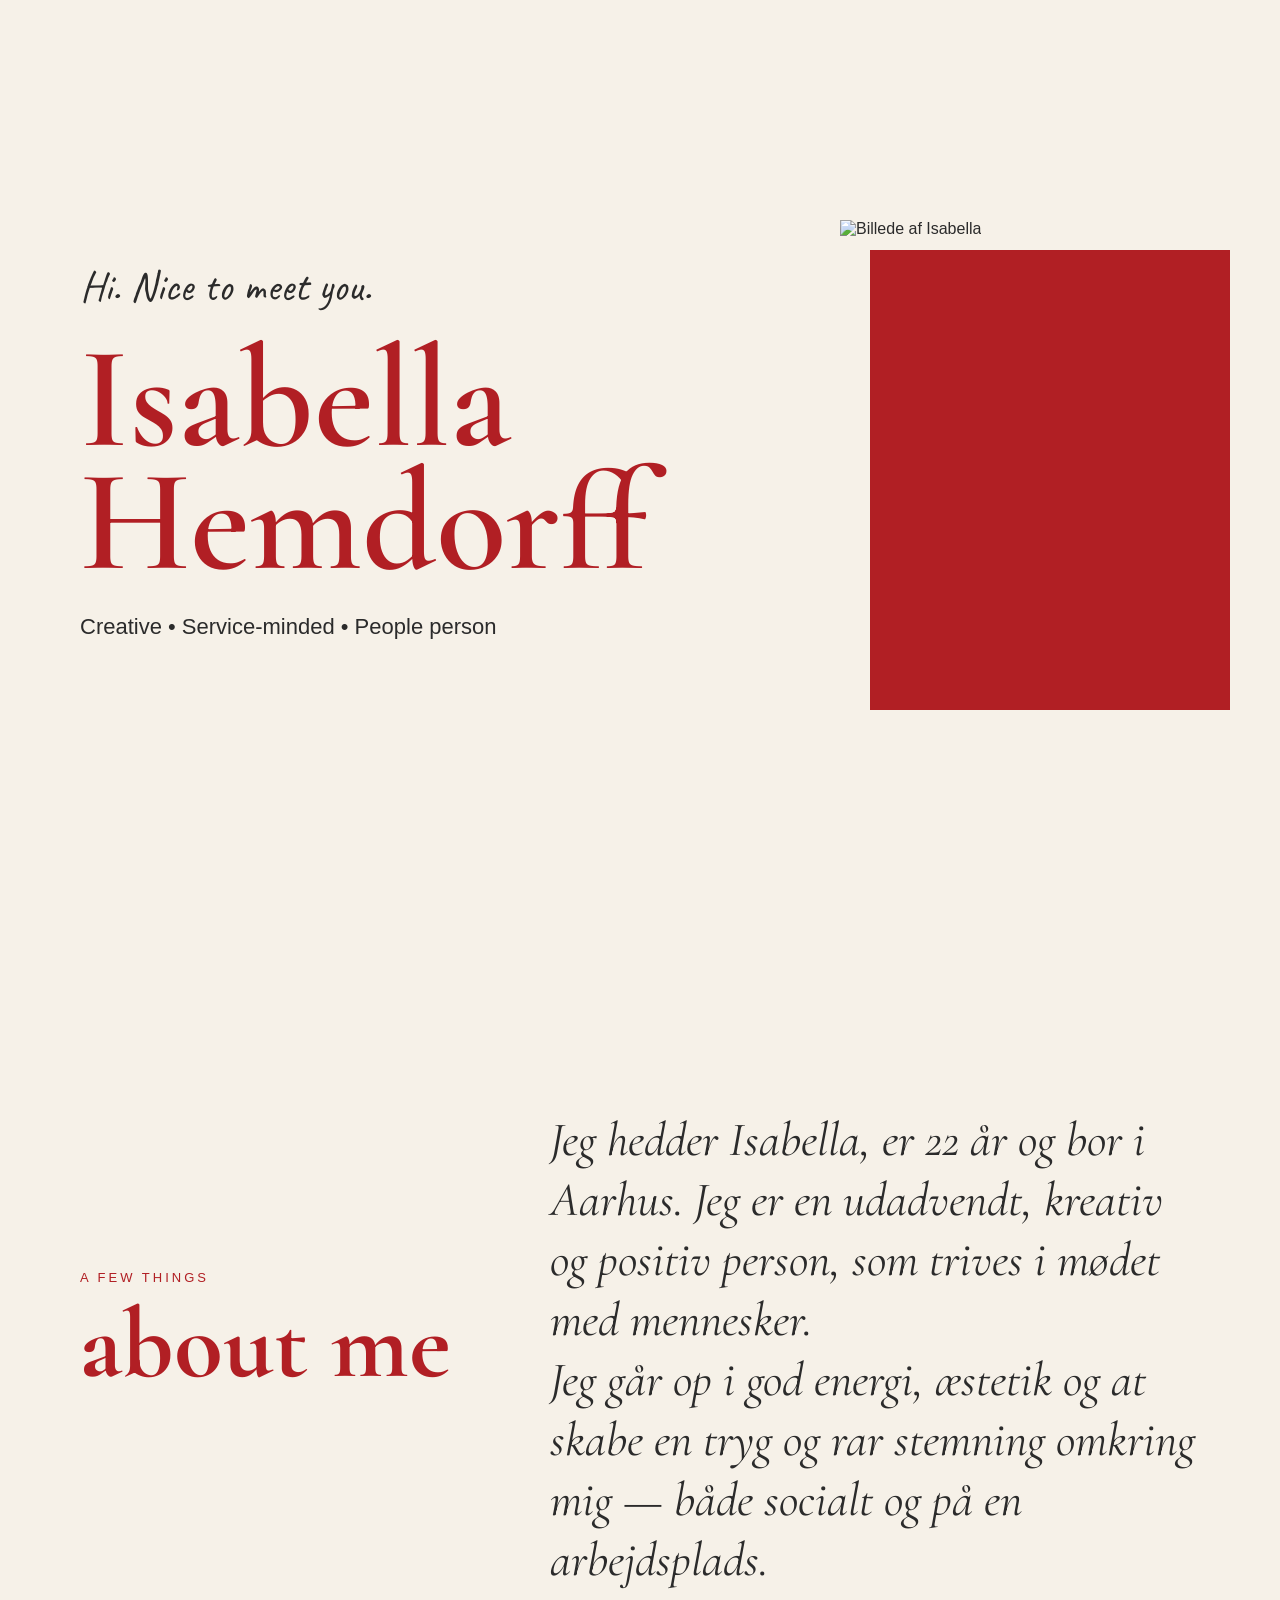
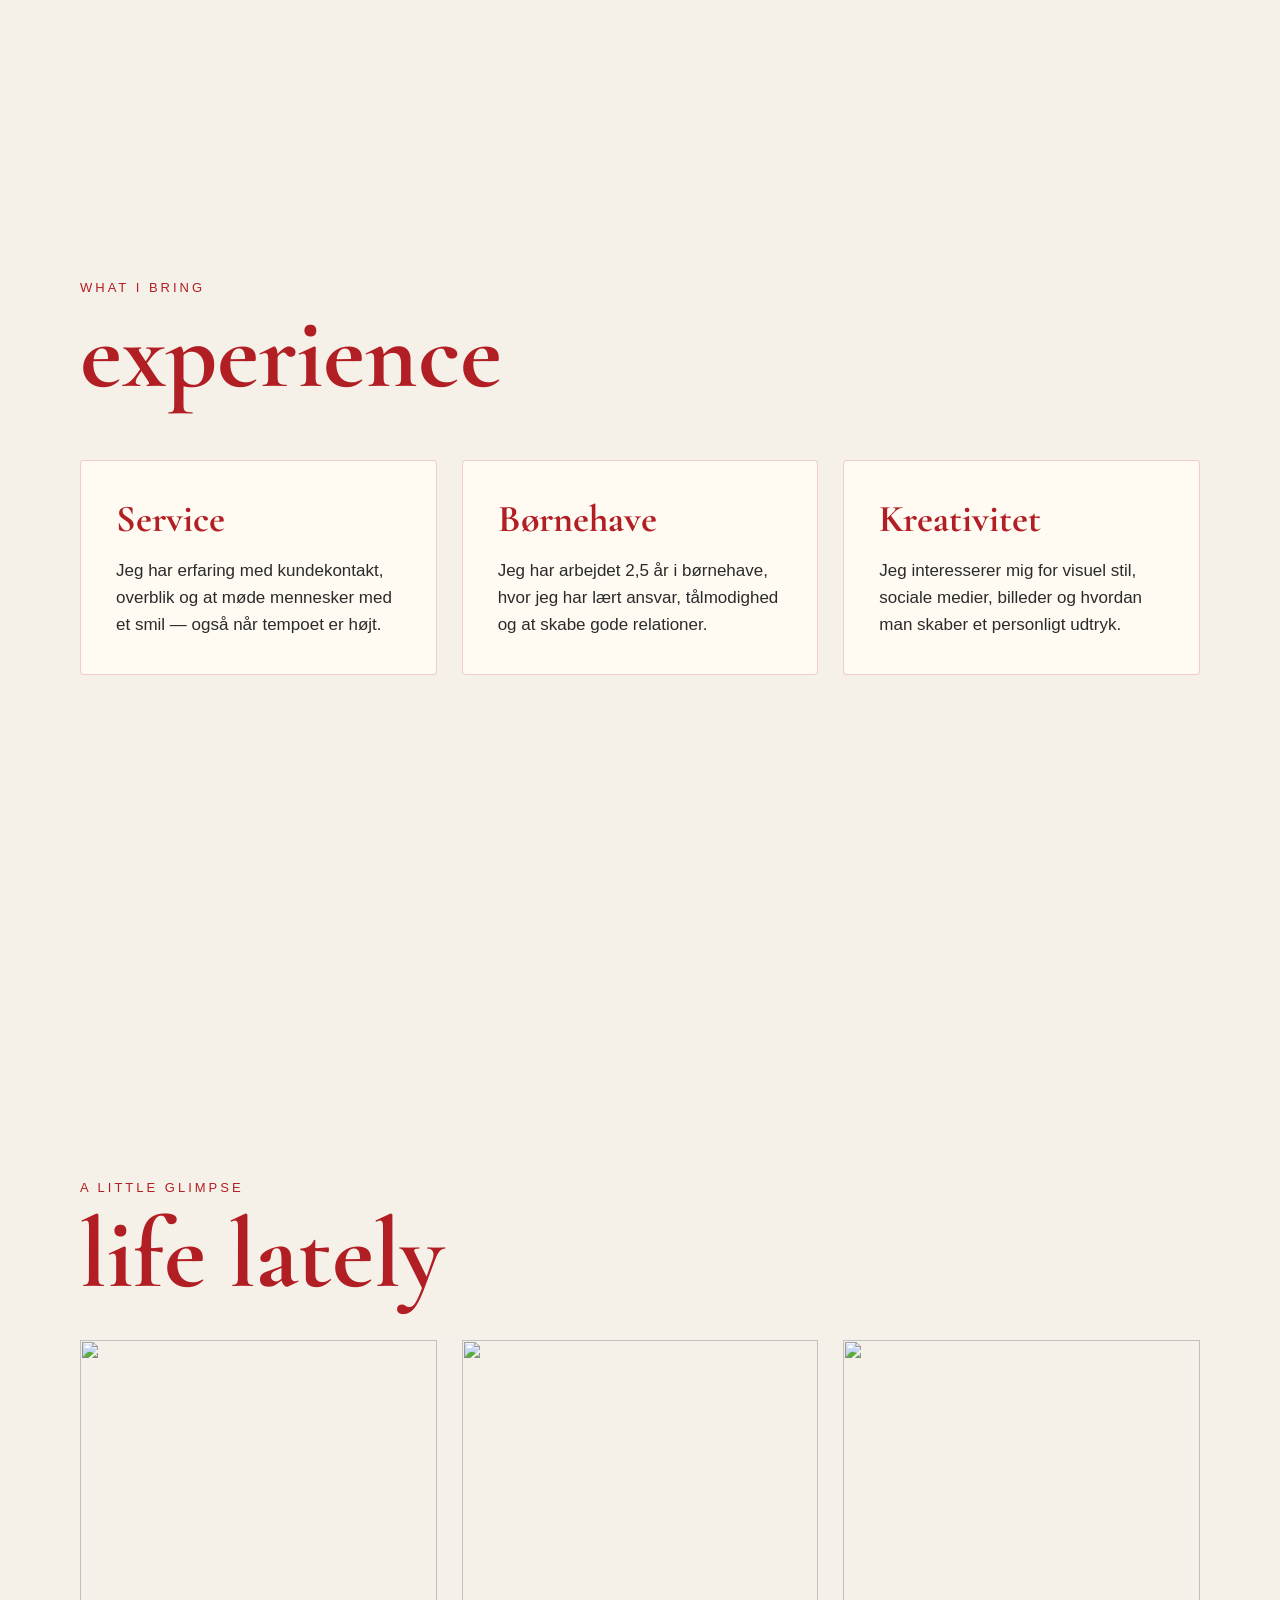
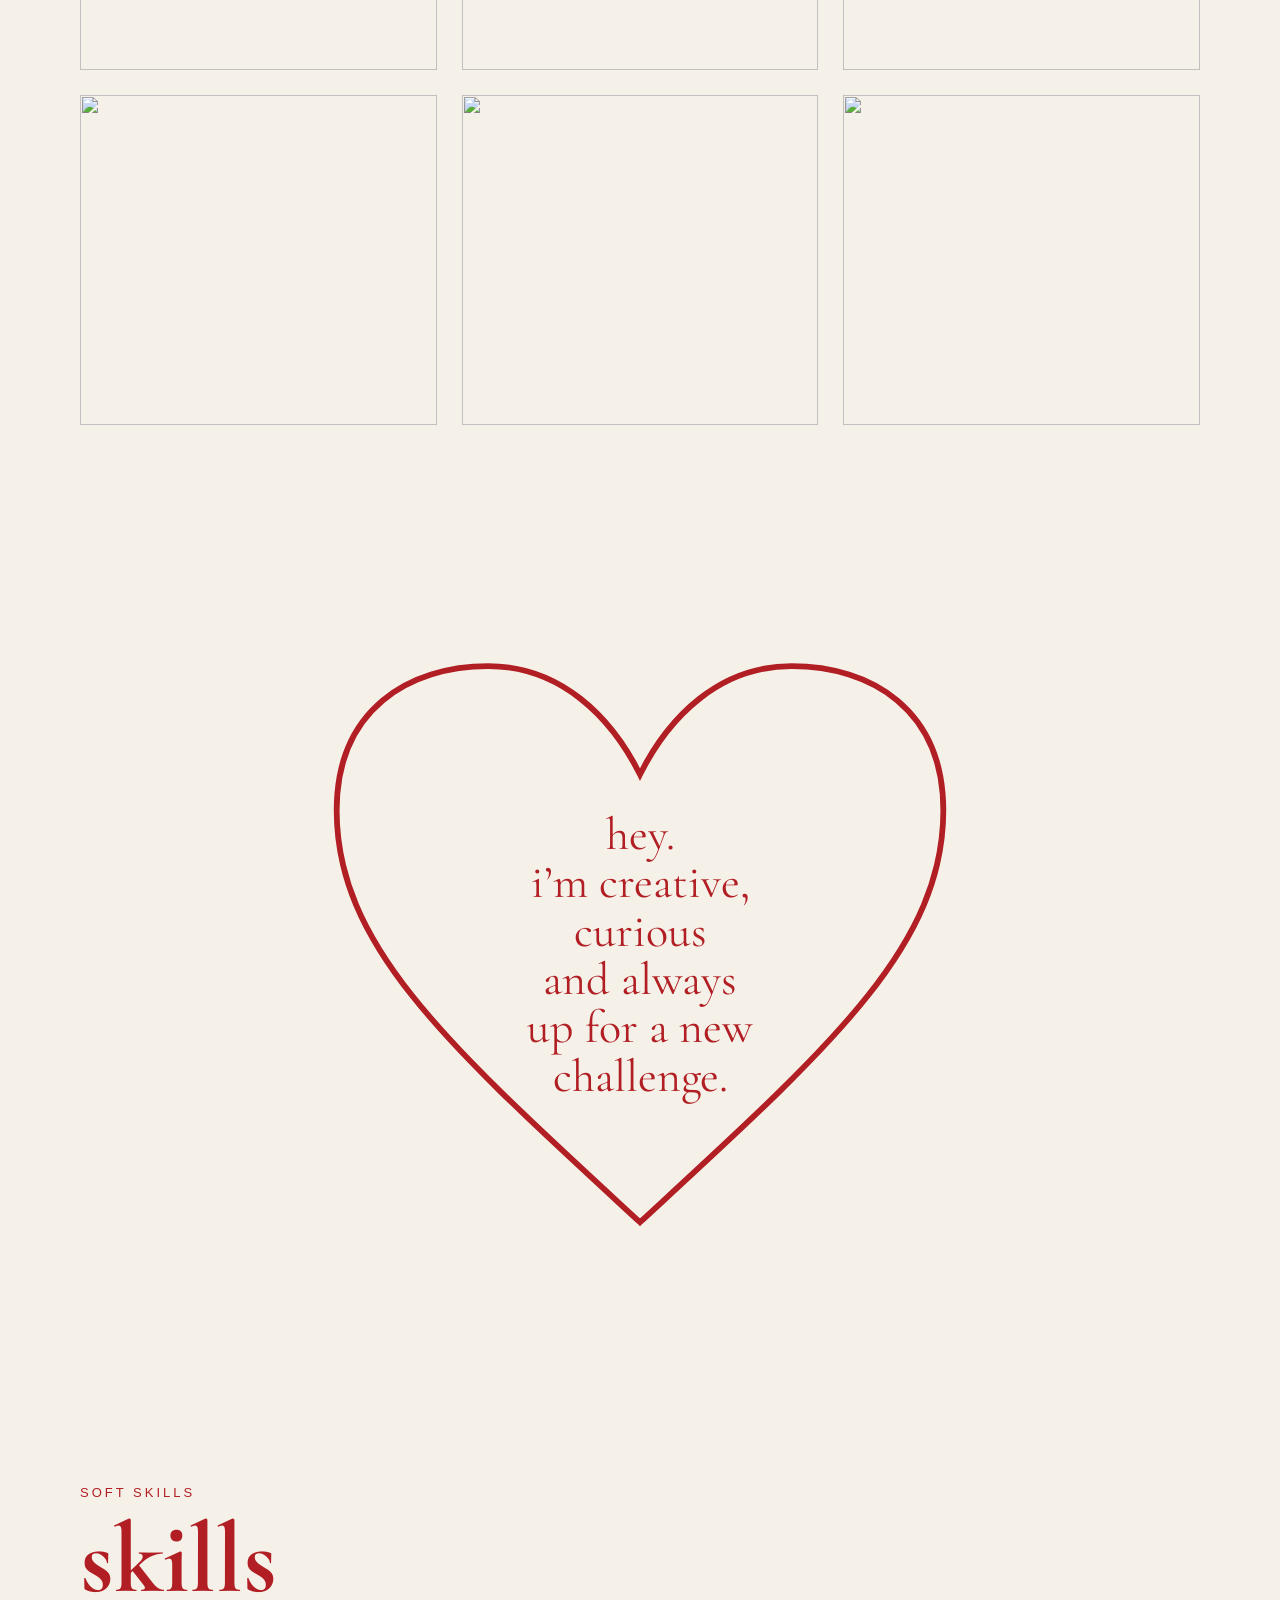
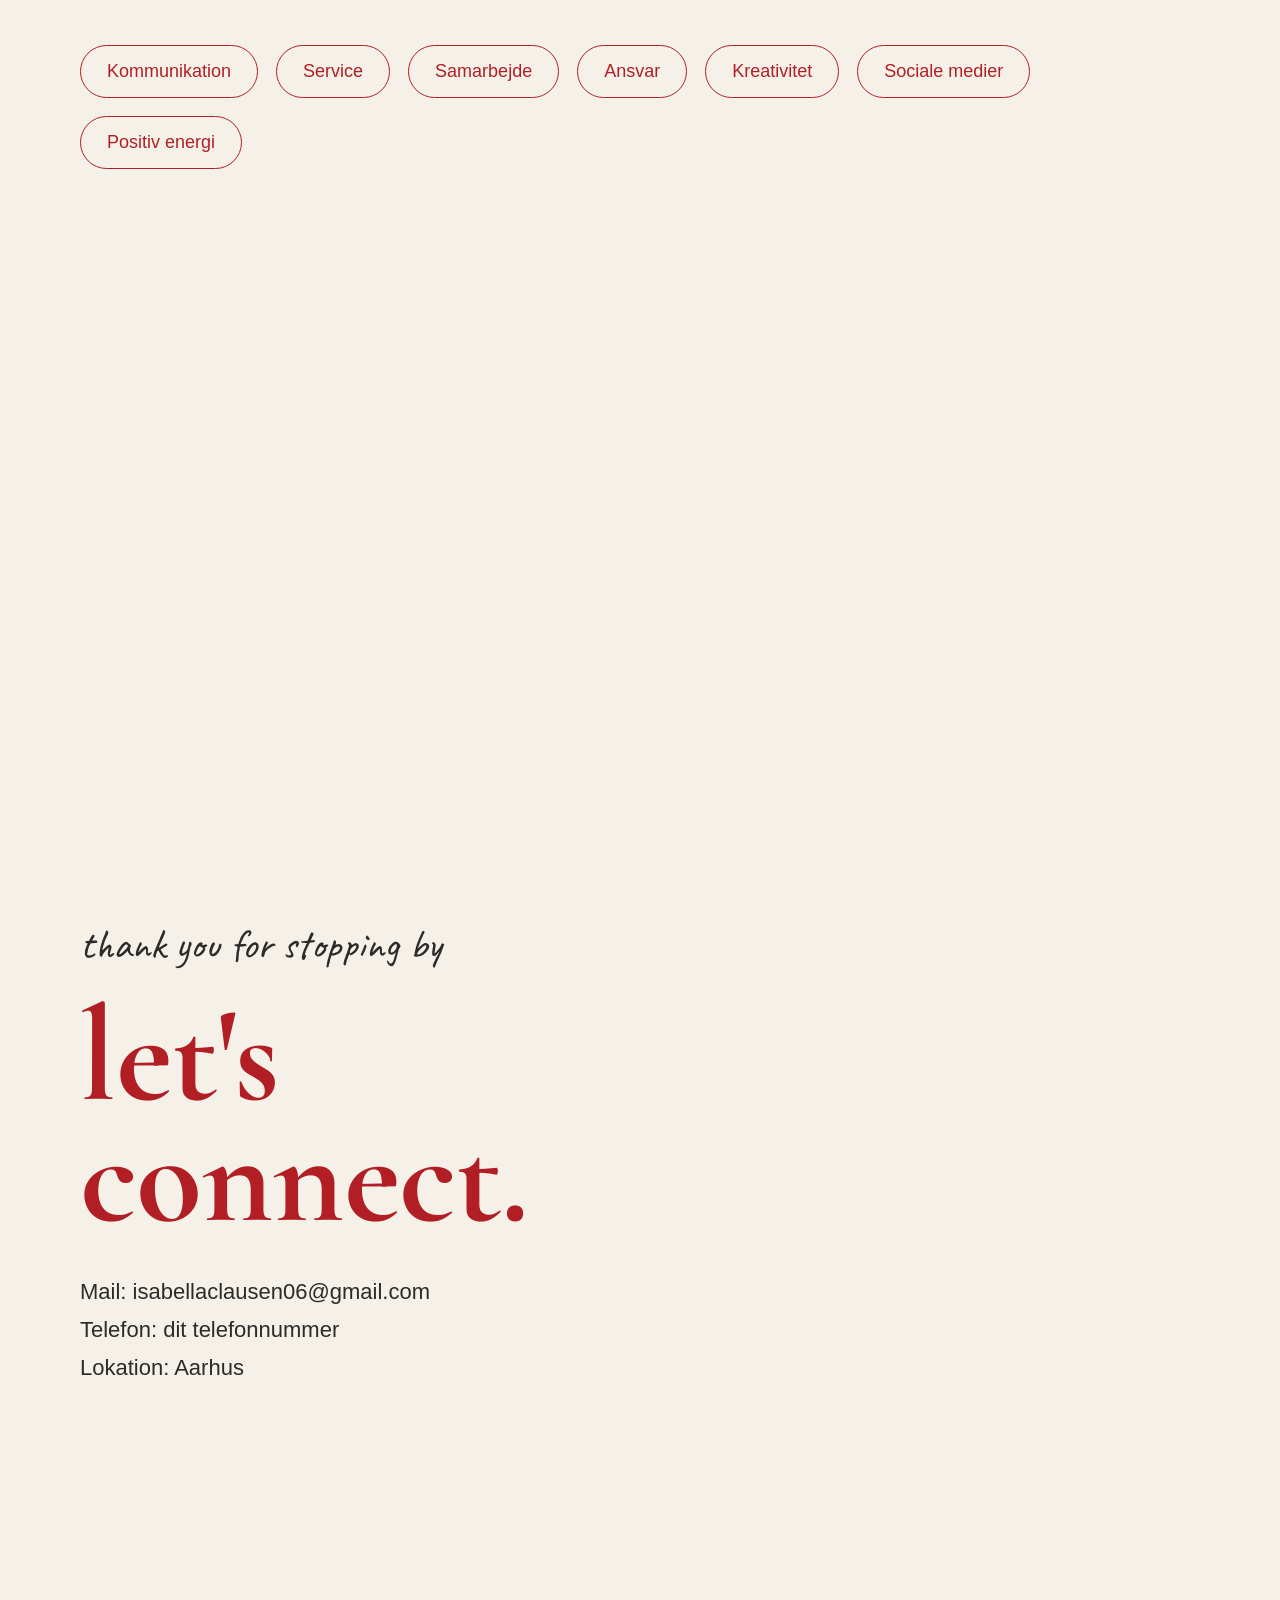
==== index.html @ ef53c030 "start" ====
<!DOCTYPE html>
<html lang="da">
<head>
  <meta charset="UTF-8">
  <meta name="viewport" content="width=device-width, initial-scale=1.0">
  <title>Isabella Hemdorff</title>

  <link rel="stylesheet" href="css/style.css">

  <link rel="preconnect" href="https://fonts.googleapis.com">
  <link rel="preconnect" href="https://fonts.gstatic.com" crossorigin>
  <link href="https://fonts.googleapis.com/css2?family=Caveat:wght@400;600&family=Cormorant+Garamond:wght@400;500;600&display=swap" rel="stylesheet">
</head>

<body>

  <section class="hero">

    <div class="hero-text">
      <p class="intro">Hi. Nice to meet you.</p>

      <h1>
        Isabella
        <br>
        Hemdorff
      </h1>

      <p class="subtitle">
        Creative • Service-minded • People person
      </p>
    </div>

    <div class="hero-image-wrapper">
      <div class="red-box"></div>
      <img src="img/isabella-forside.jpeg" alt="Billede af Isabella">
    </div>

  </section>

  <section class="about">
    <div class="section-title">
      <p class="small-text">a few things</p>
      <h2>about me</h2>
    </div>

    <div class="about-content">
      <p>
        Jeg hedder Isabella, er 22 år og bor i Aarhus.
        Jeg er en udadvendt, kreativ og positiv person,
        som trives i mødet med mennesker.
      </p>

      <p>
        Jeg går op i god energi, æstetik og at skabe en tryg og rar stemning
        omkring mig — både socialt og på en arbejdsplads.
      </p>
    </div>
  </section>

  <section class="experience">
    <p class="small-text">what I bring</p>
    <h2>experience</h2>

    <div class="cards">
      <article>
        <h3>Service</h3>
        <p>
          Jeg har erfaring med kundekontakt, overblik og at møde mennesker
          med et smil — også når tempoet er højt.
        </p>
      </article>

      <article>
        <h3>Børnehave</h3>
        <p>
          Jeg har arbejdet 2,5 år i børnehave, hvor jeg har lært ansvar,
          tålmodighed og at skabe gode relationer.
        </p>
      </article>

      <article>
        <h3>Kreativitet</h3>
        <p>
          Jeg interesserer mig for visuel stil, sociale medier, billeder
          og hvordan man skaber et personligt udtryk.
        </p>
      </article>
    </div>
  </section>

  <section class="gallery">
    <p class="small-text">a little glimpse</p>
    <h2>life lately</h2>

    <div class="image-grid">
      <img src="img/img1.jpg" alt="">
      <img src="img/img2.jpg" alt="">
      <img src="img/img3.jpg" alt="">
      <img src="img/img4.jpg" alt="">
      <img src="img/img5.jpg" alt="">
      <img src="img/img6.jpg" alt="">
    </div>
  </section>

  <section class="heart-section">
  <div class="heart-box">
    <svg viewBox="0 0 500 450" class="heart-svg">
      <path d="M250 410 
               C120 290 40 220 40 125
               C40 55 90 25 145 25
               C195 25 230 60 250 100
               C270 60 305 25 355 25
               C410 25 460 55 460 125
               C460 220 380 290 250 410Z" />
    </svg>

    <p>
      hey.<br>
      i’m creative,<br>
      curious<br>
      and always<br>
      up for a new<br>
      challenge.
    </p>
  </div>
</section>

  <section class="skills">
    <p class="small-text">soft skills</p>
    <h2>skills</h2>

    <div class="skill-wrapper">
      <span>Kommunikation</span>
      <span>Service</span>
      <span>Samarbejde</span>
      <span>Ansvar</span>
      <span>Kreativitet</span>
      <span>Sociale medier</span>
      <span>Positiv energi</span>
    </div>
  </section>

  <section class="contact">
    <p class="intro">thank you for stopping by</p>

    <h2>
      let's
      <br>
      connect.
    </h2>

    <div class="contact-info">
      <p>Mail: isabellaclausen06@gmail.com</p>
      <p>Telefon: dit telefonnummer</p>
      <p>Lokation: Aarhus</p>
    </div>
  </section>

</body>
</html>
---- css/style.css ----
* {
  margin: 0;
  padding: 0;
  box-sizing: border-box;
}

body {
  background: #f6f1e8;
  color: #2b2b2b;
  font-family: Arial, sans-serif;
}

section {
  min-height: 100vh;
  padding: 80px;
}

.hero {
  display: flex;
  align-items: center;
  justify-content: space-between;
  gap: 80px;
}

.intro {
  font-family: "Caveat", cursive;
  font-size: 42px;
  margin-bottom: 25px;
}

.hero h1 {
  font-family: "Cormorant Garamond", serif;
  font-size: 145px;
  line-height: 0.85;
  color: #B11F24;
  font-weight: 600;
}

.subtitle {
  margin-top: 30px;
  font-size: 22px;
}

.hero-image-wrapper {
  position: relative;
  width: 360px;
  height: 460px;
  flex-shrink: 0;
}

.red-box {
  position: absolute;
  width: 100%;
  height: 100%;
  background: #B11F24;
  top: 30px;
  left: 30px;
}

.hero-image-wrapper img {
  position: relative;
  width: 100%;
  height: 100%;
  object-fit: cover;
  z-index: 2;
}

.small-text {
  text-transform: uppercase;
  letter-spacing: 3px;
  font-size: 13px;
  margin-bottom: 15px;
  color: #B11F24;
}

h2 {
  font-family: "Cormorant Garamond", serif;
  font-size: 100px;
  line-height: 0.9;
  color: #B11F24;
  margin-bottom: 40px;
}

.about {
  display: flex;
  align-items: center;
  justify-content: space-between;
  gap: 80px;
}

.about-content {
  max-width: 650px;
}

.about-content p {
    font-family: "Cormorant Garamond", serif;
    font-size: 48px;
    line-height: 1.25;
    font-style: italic;
    font-weight: 400;
    max-width: 900px;
}

.heart-section {
  min-height: 100vh;
  display: flex;
  justify-content: center;
  align-items: center;
  background: #f6f1e8;
}

.heart-box {
  position: relative;
  width: 750px;
  height: 650px;
  display: flex;
  justify-content: center;
  align-items: center;
}

.heart-svg {
  position: absolute;
  width: 100%;
  height: 100%;
}

.heart-svg path {
  fill: none;
  stroke: #B11F24;
  stroke-width: 4;
}

.heart-box p {
  position: relative;
  z-index: 2;
  text-align: center;
  color: #B11F24;
  font-family: "Cormorant Garamond", serif;
  font-size: 46px;
  line-height: 1.05;
}

.cards {
  display: grid;
  grid-template-columns: repeat(3, 1fr);
  gap: 25px;
  margin-top: 60px;
}

article {
  background: #fffaf2;
  padding: 35px;
  border-radius: 4px;
  border: 1px solid rgba(177, 31, 36, 0.2);
}

article h3 {
  font-family: "Cormorant Garamond", serif;
  color: #B11F24;
  font-size: 38px;
  margin-bottom: 15px;
}

article p {
  font-size: 17px;
  line-height: 1.6;
}

.image-grid {
  display: grid;
  grid-template-columns: repeat(3, 1fr);
  gap: 25px;
}

.image-grid img {
  width: 100%;
  height: 330px;
  object-fit: cover;
}

.skill-wrapper {
  display: flex;
  flex-wrap: wrap;
  gap: 18px;
  margin-top: 40px;
}

.skill-wrapper span {
  border: 1.5px solid #B11F24;
  color: #B11F24;
  padding: 15px 26px;
  border-radius: 999px;
  font-size: 18px;
}

.contact {
  display: flex;
  flex-direction: column;
  justify-content: center;
}

.contact h2 {
  font-size: 135px;
}

.contact-info p {
  font-size: 22px;
  margin-bottom: 12px;
}
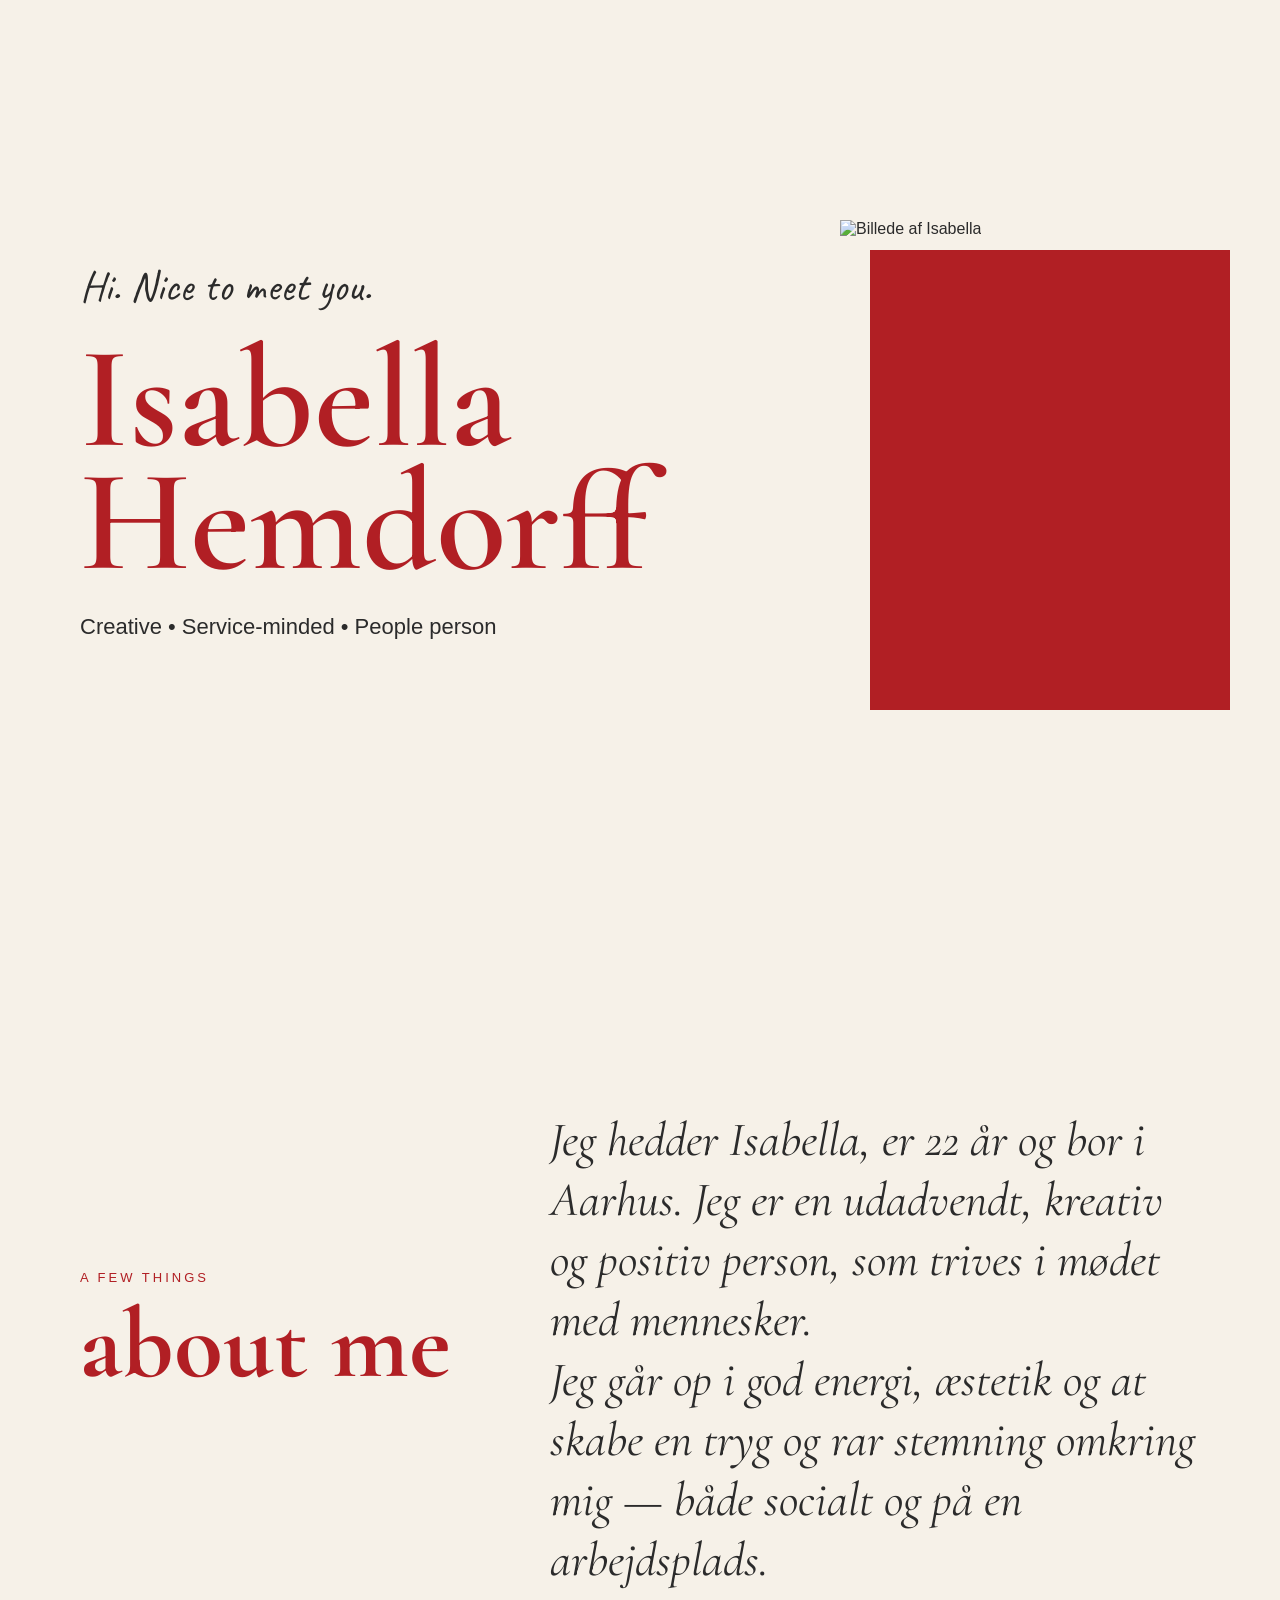
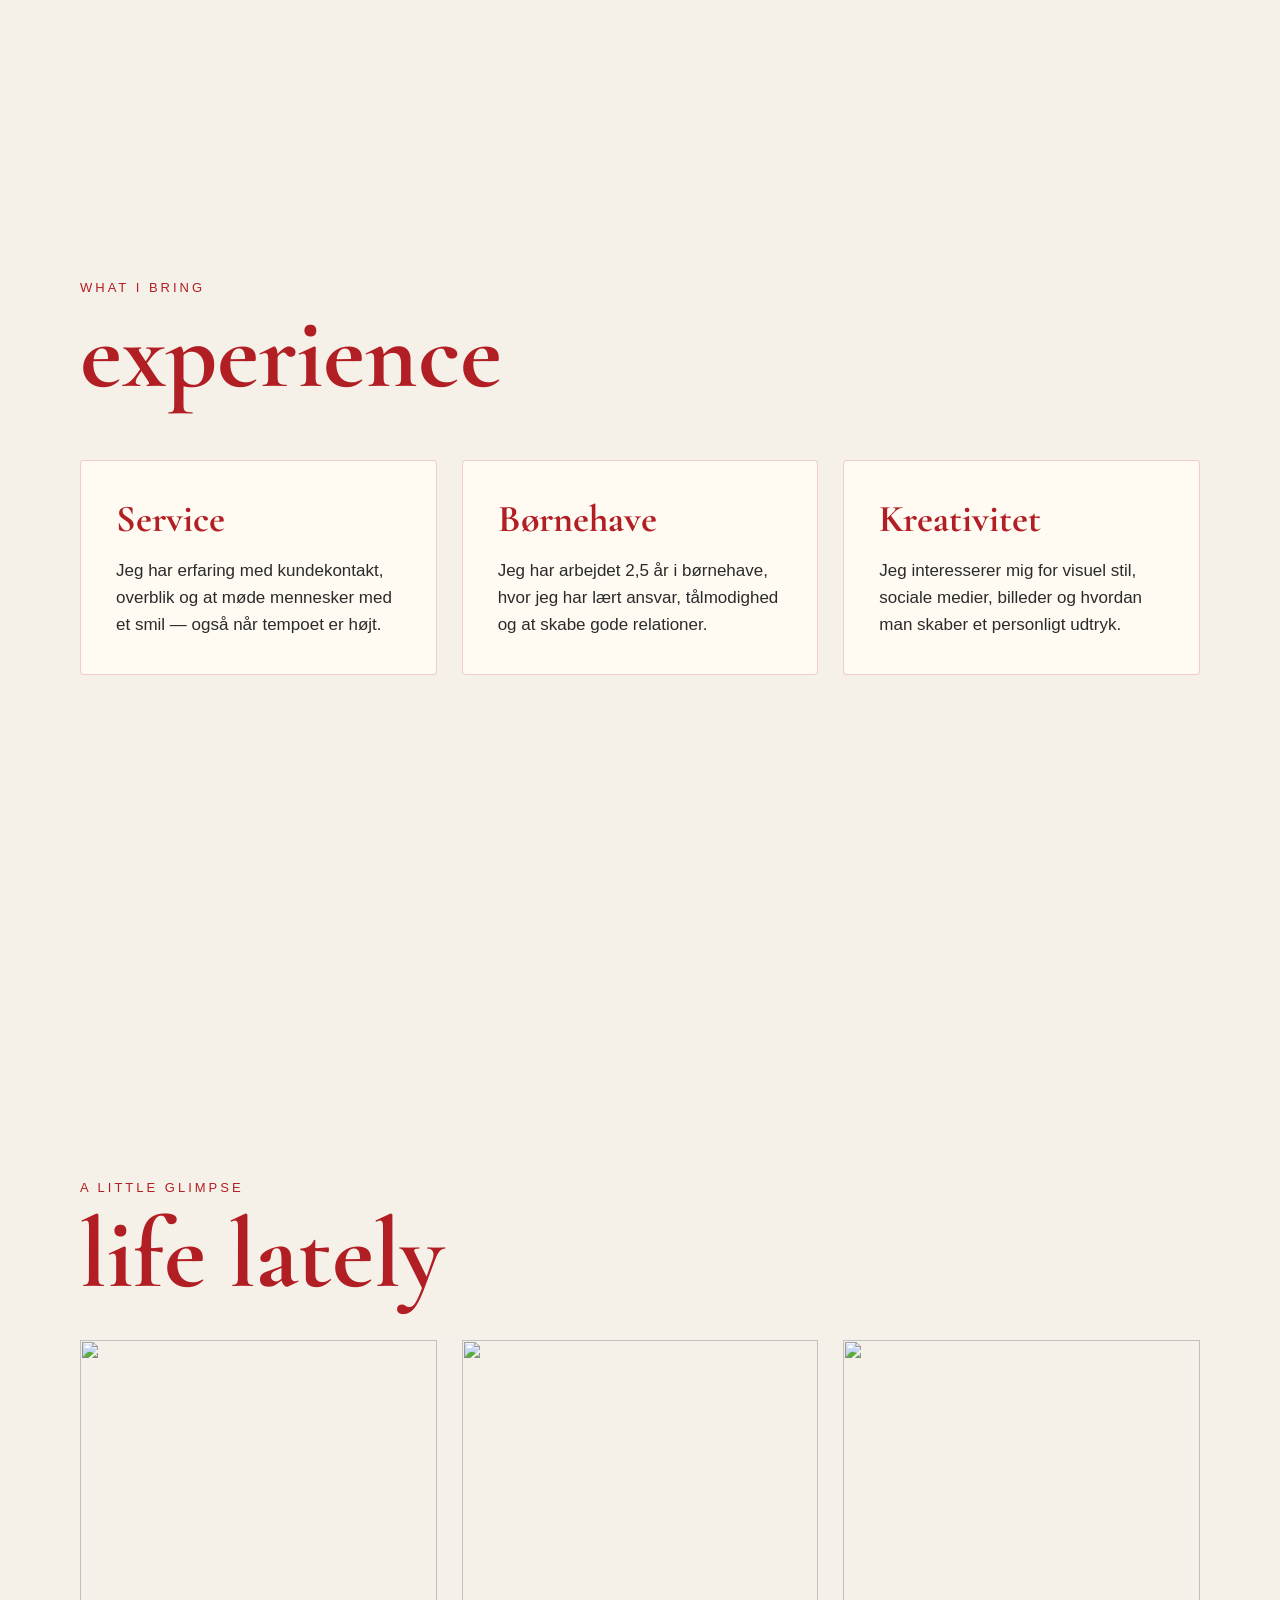
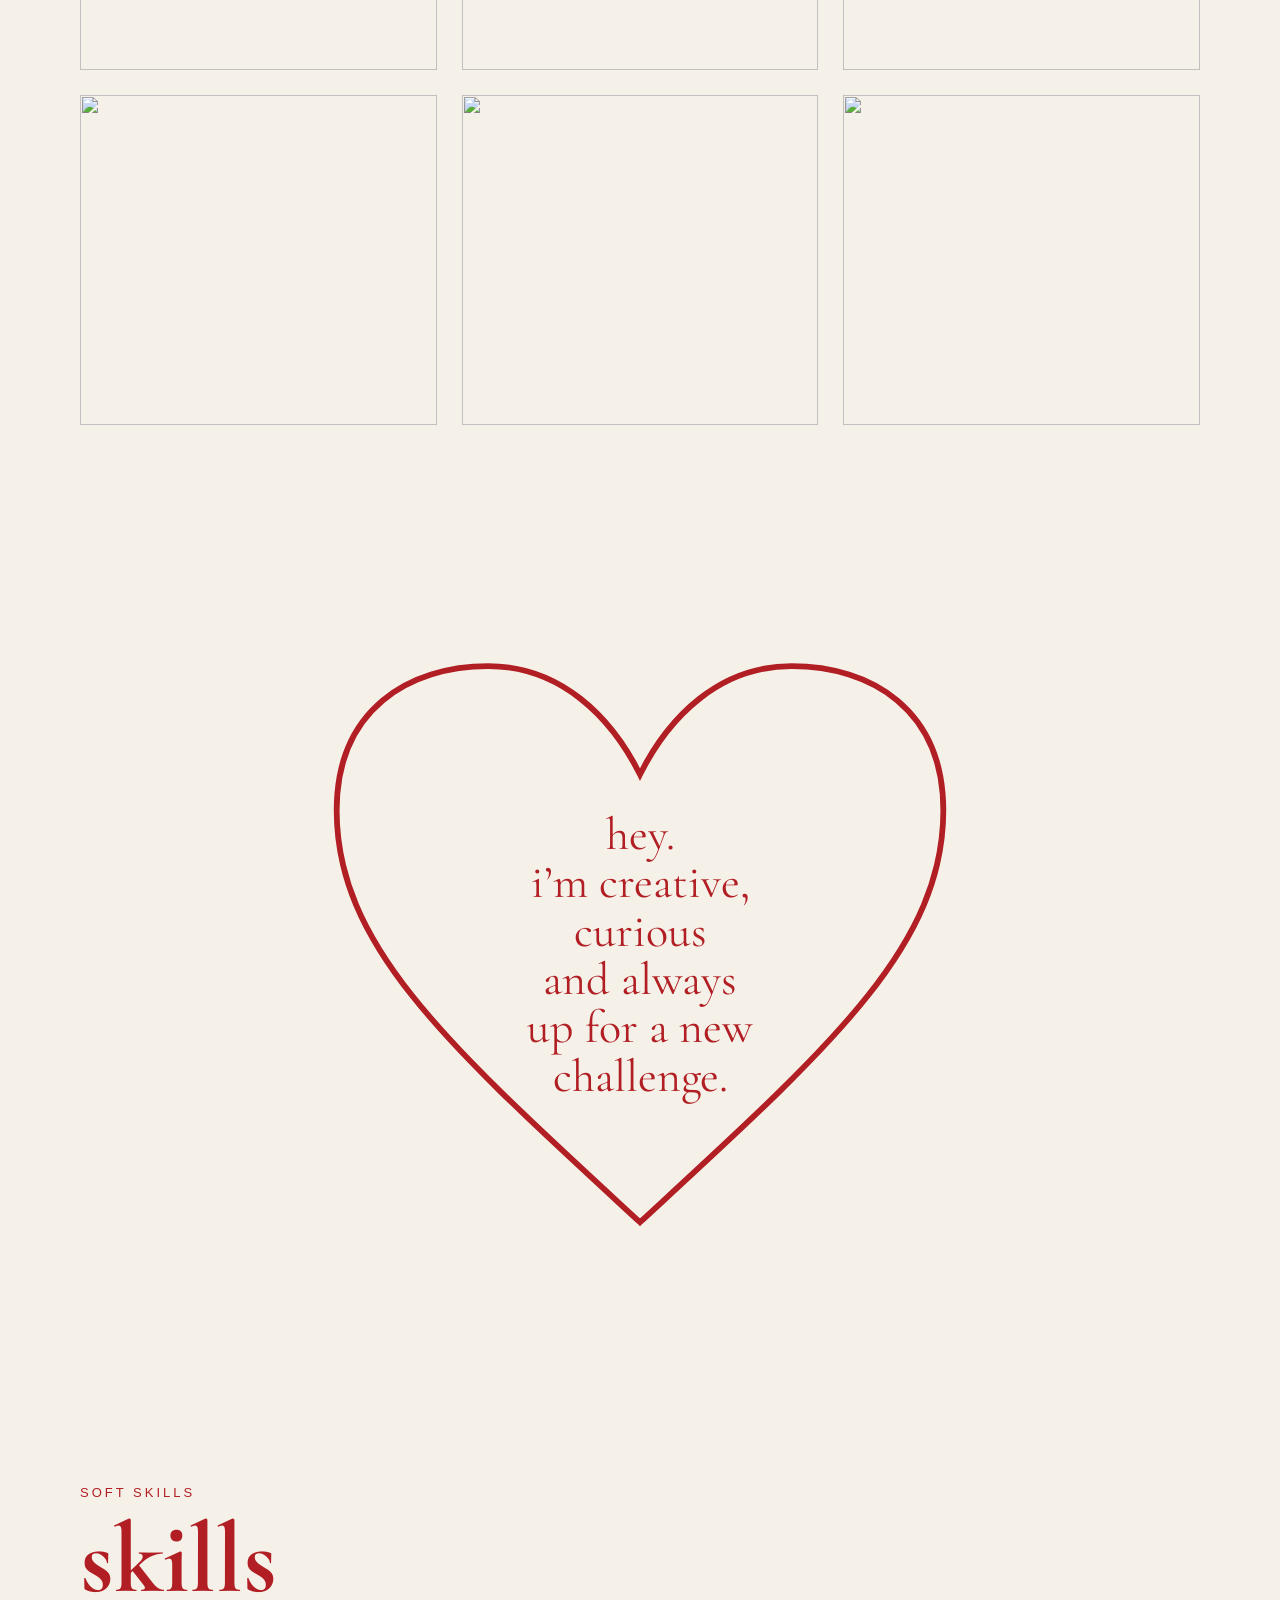
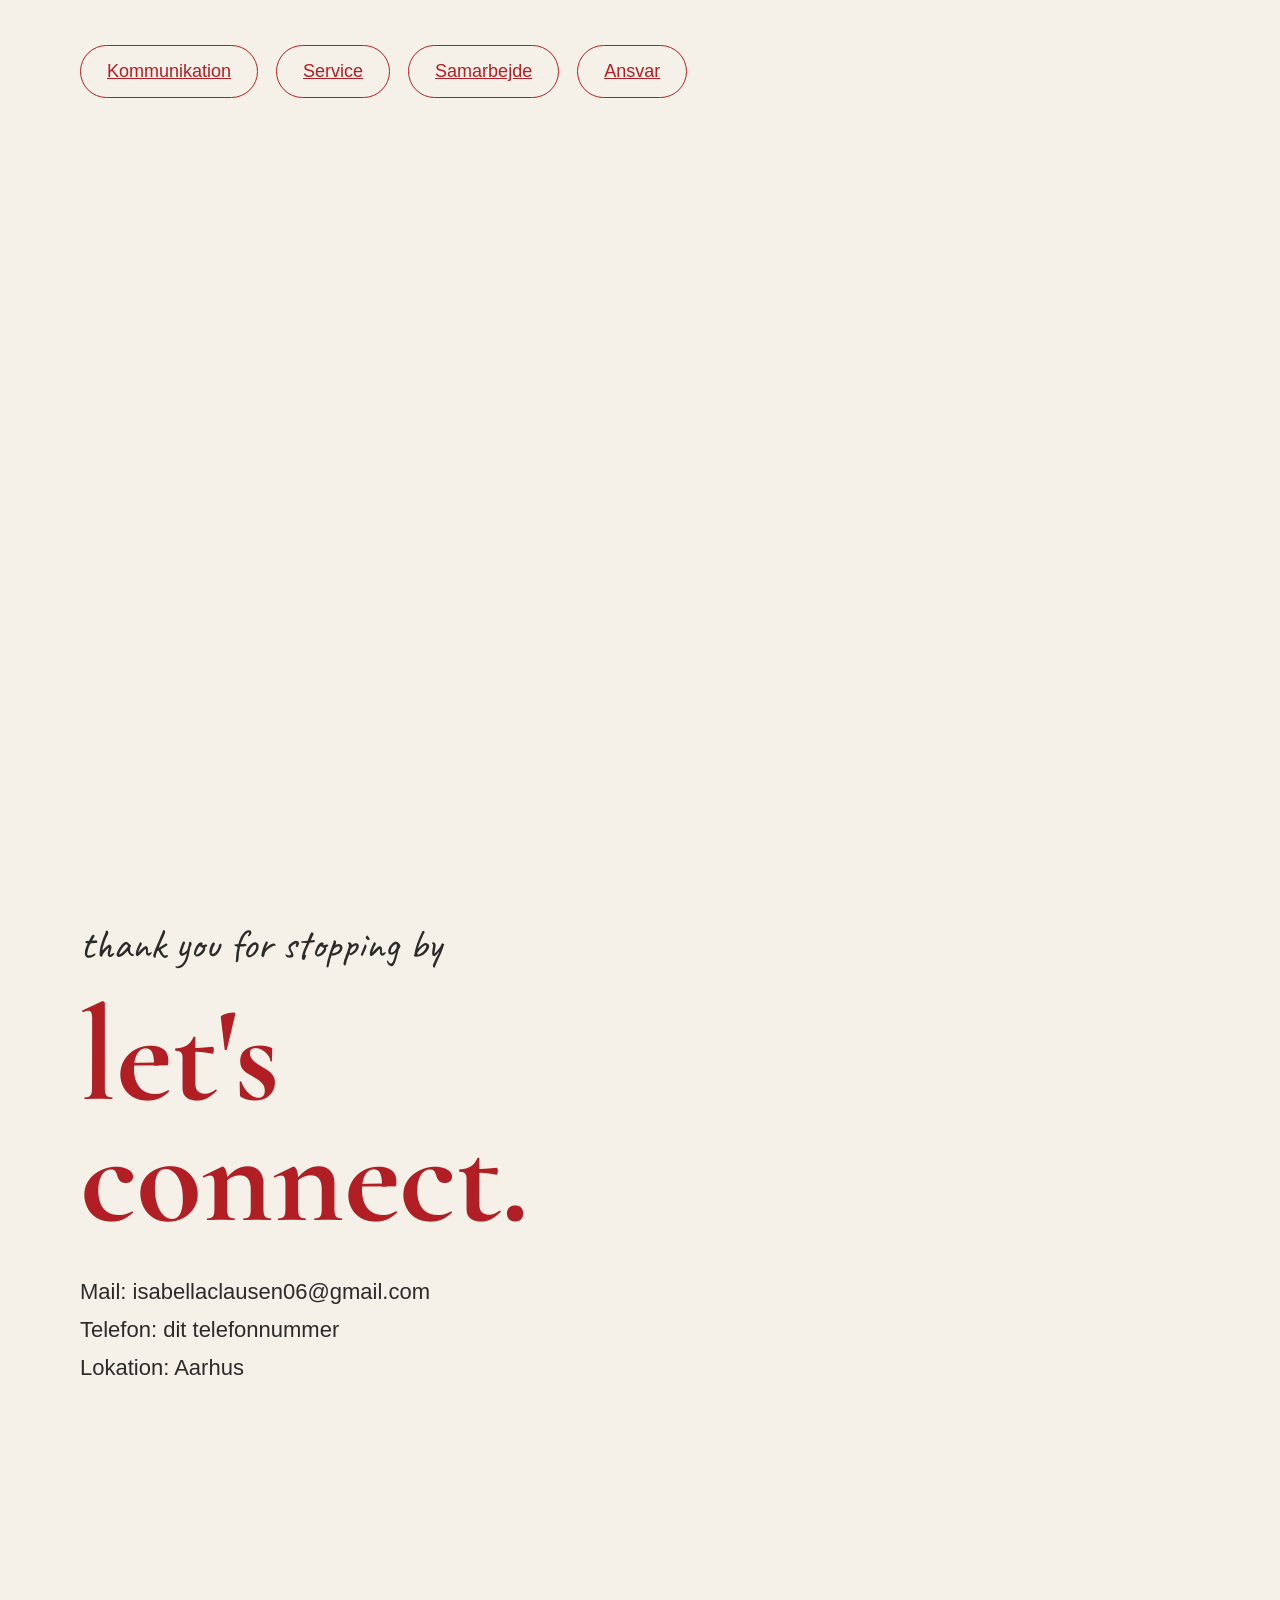
==== commit 40329108: "jay" ====
--- a/index.html
+++ b/index.html
@@ -129,15 +129,20 @@
     <p class="small-text">soft skills</p>
     <h2>skills</h2>
 
-    <div class="skill-wrapper">
-      <span>Kommunikation</span>
-      <span>Service</span>
-      <span>Samarbejde</span>
-      <span>Ansvar</span>
-      <span>Kreativitet</span>
-      <span>Sociale medier</span>
-      <span>Positiv energi</span>
-    </div>
+   <div class="skill-wrapper">
+
+    <a href="about-me.html">Kommunikation</a>
+
+    <a href="experience.html">Service</a>
+
+    <a href="gallery.html">Samarbejde</a>
+
+    <a href="contact.html">Ansvar</a>
+
+
+ 
+
+</div>
   </section>
 
   <section class="contact">
--- a/css/style.css
+++ b/css/style.css
@@ -185,12 +185,18 @@
   margin-top: 40px;
 }
 
-.skill-wrapper span {
+.skill-wrapper a {
   border: 1.5px solid #B11F24;
   color: #B11F24;
   padding: 15px 26px;
   border-radius: 999px;
   font-size: 18px;
+}
+
+.skill-wrapper a:hover {
+    background: #B11F24;
+    color: #f6f1e8;
+    transform: translateY(-3px);
 }
 
 .contact {
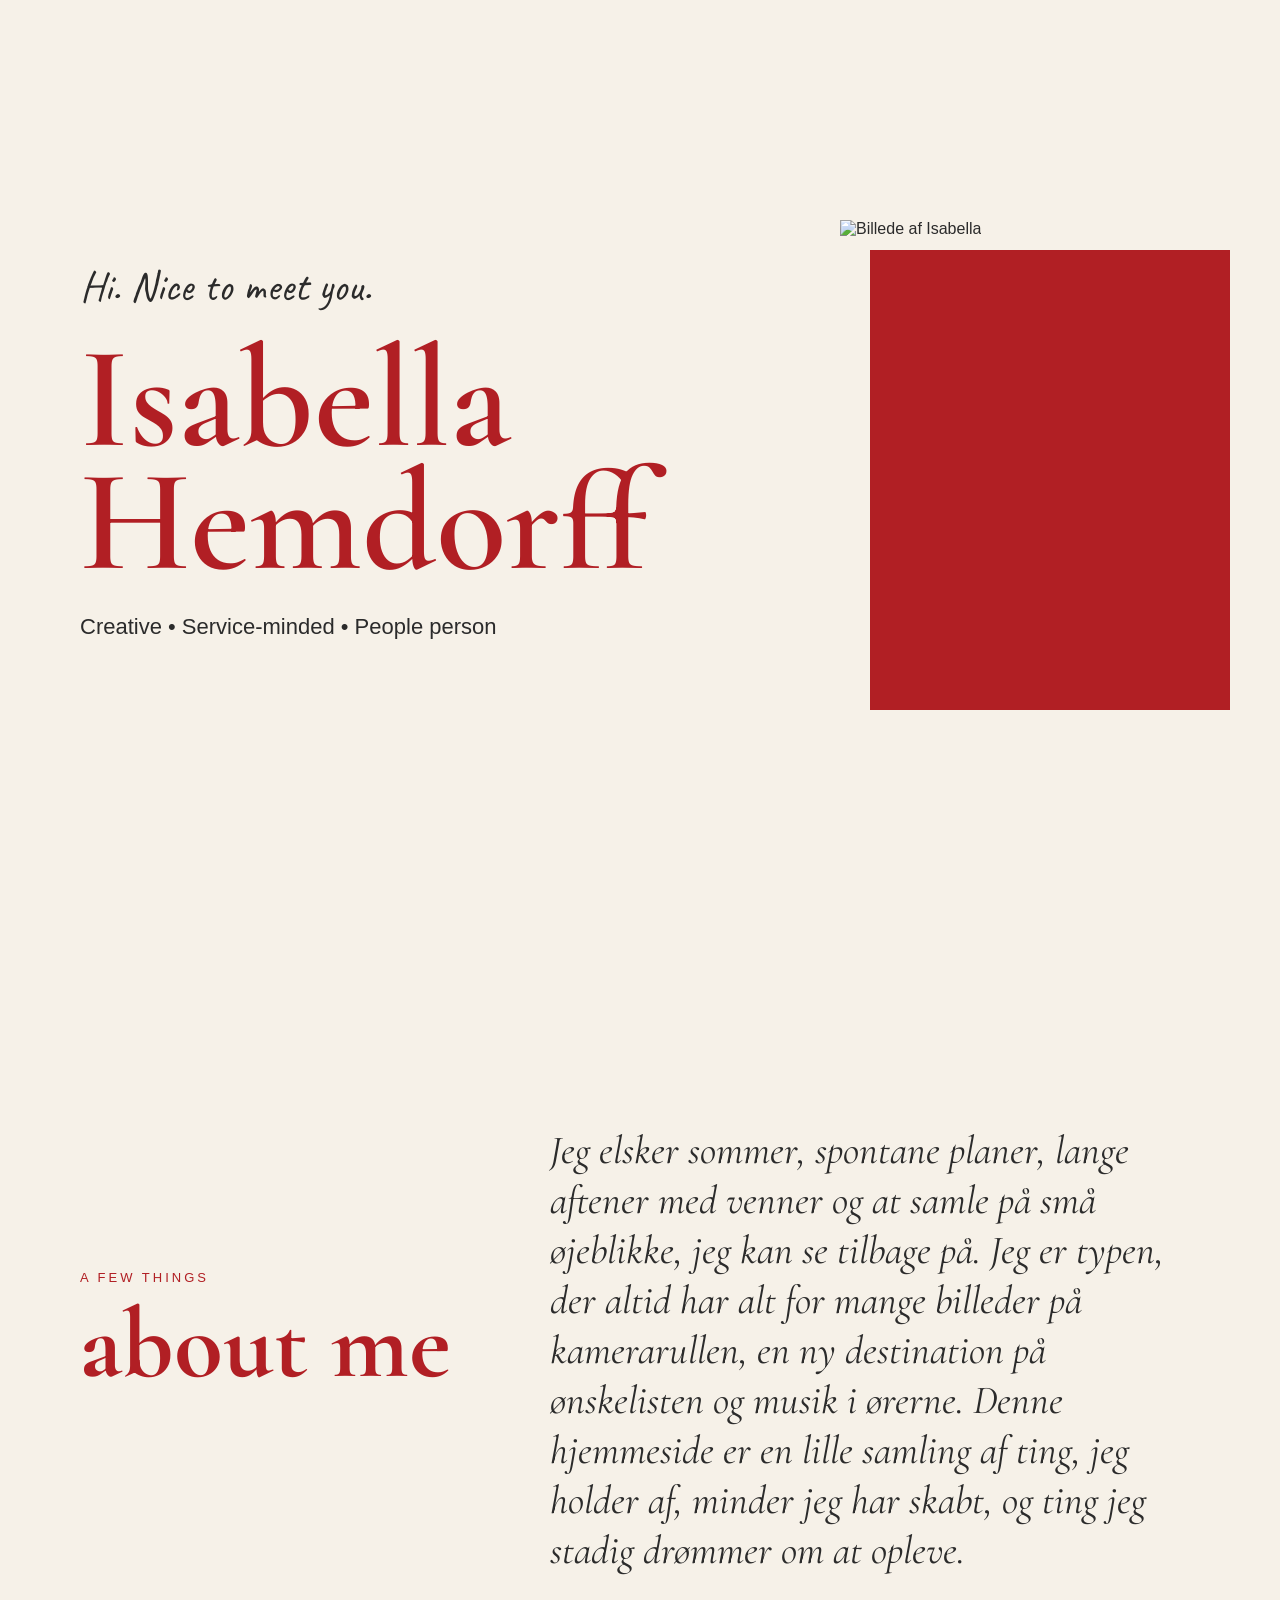
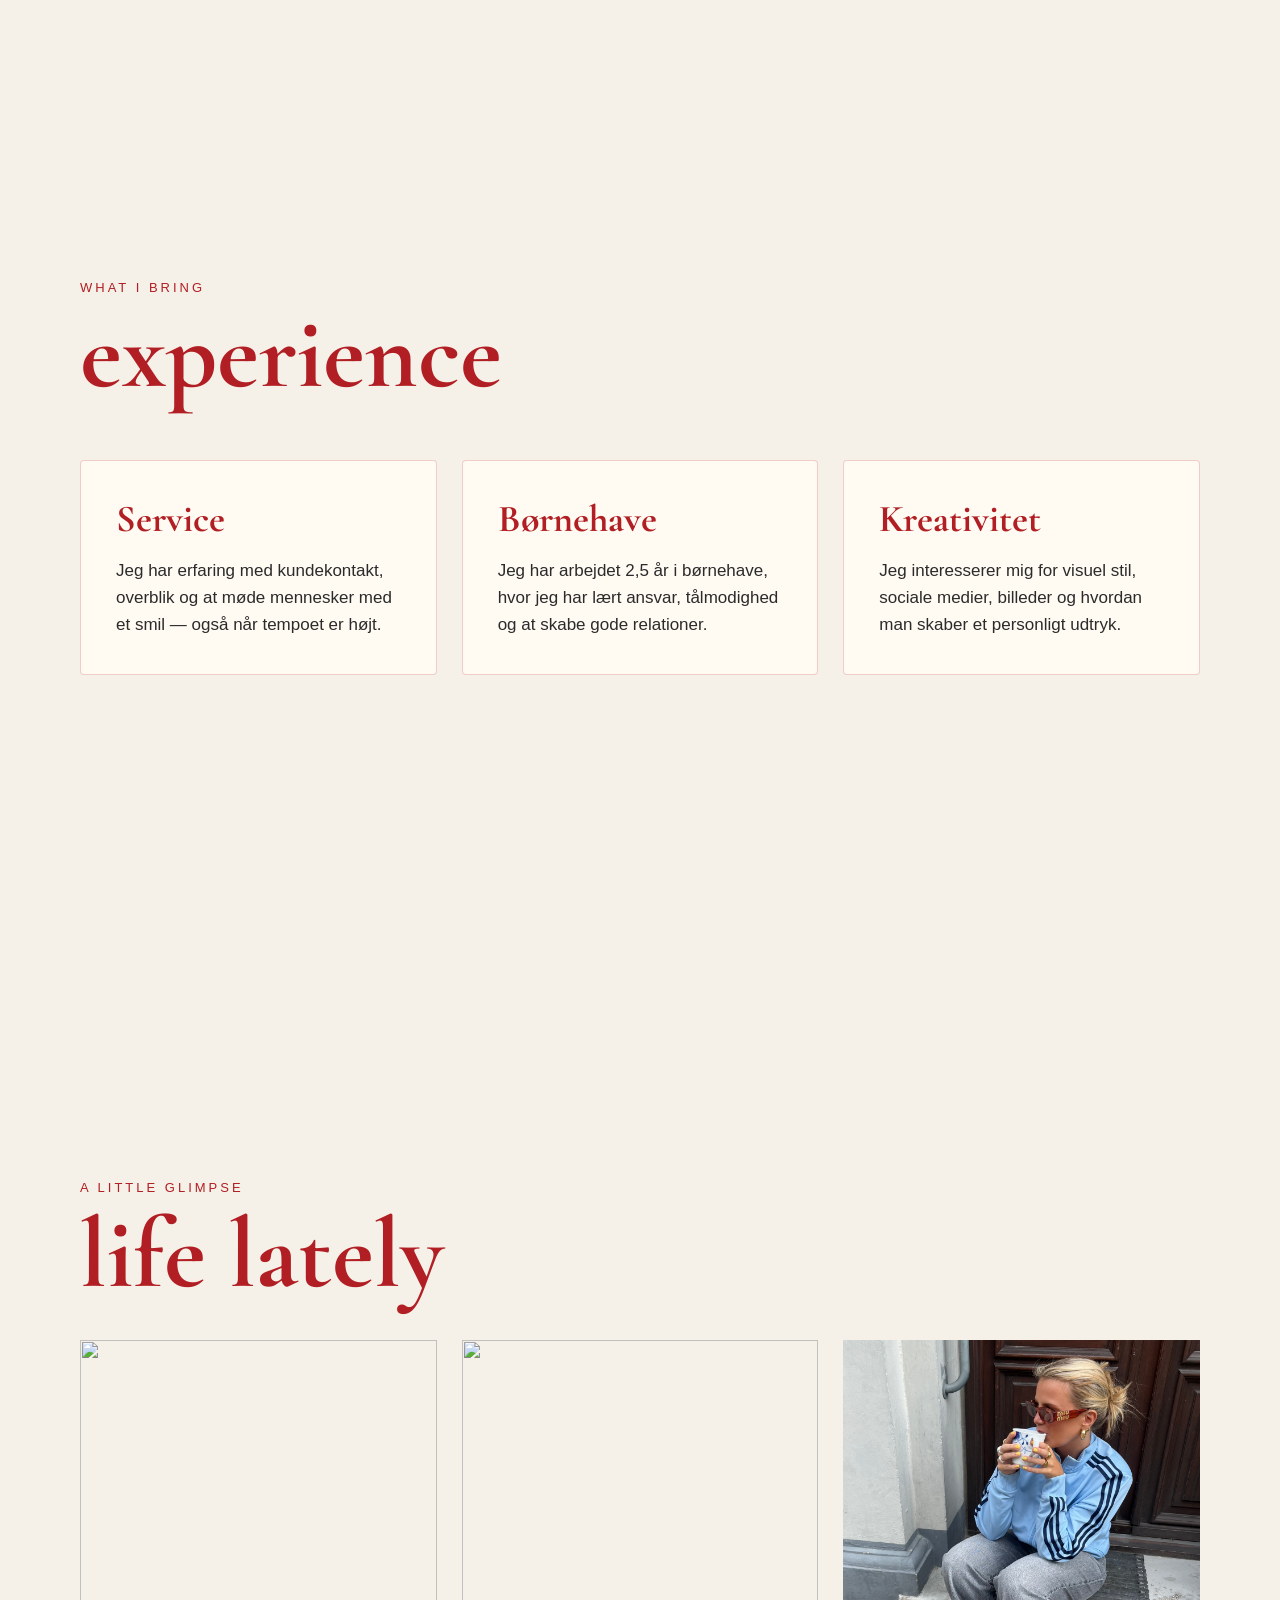
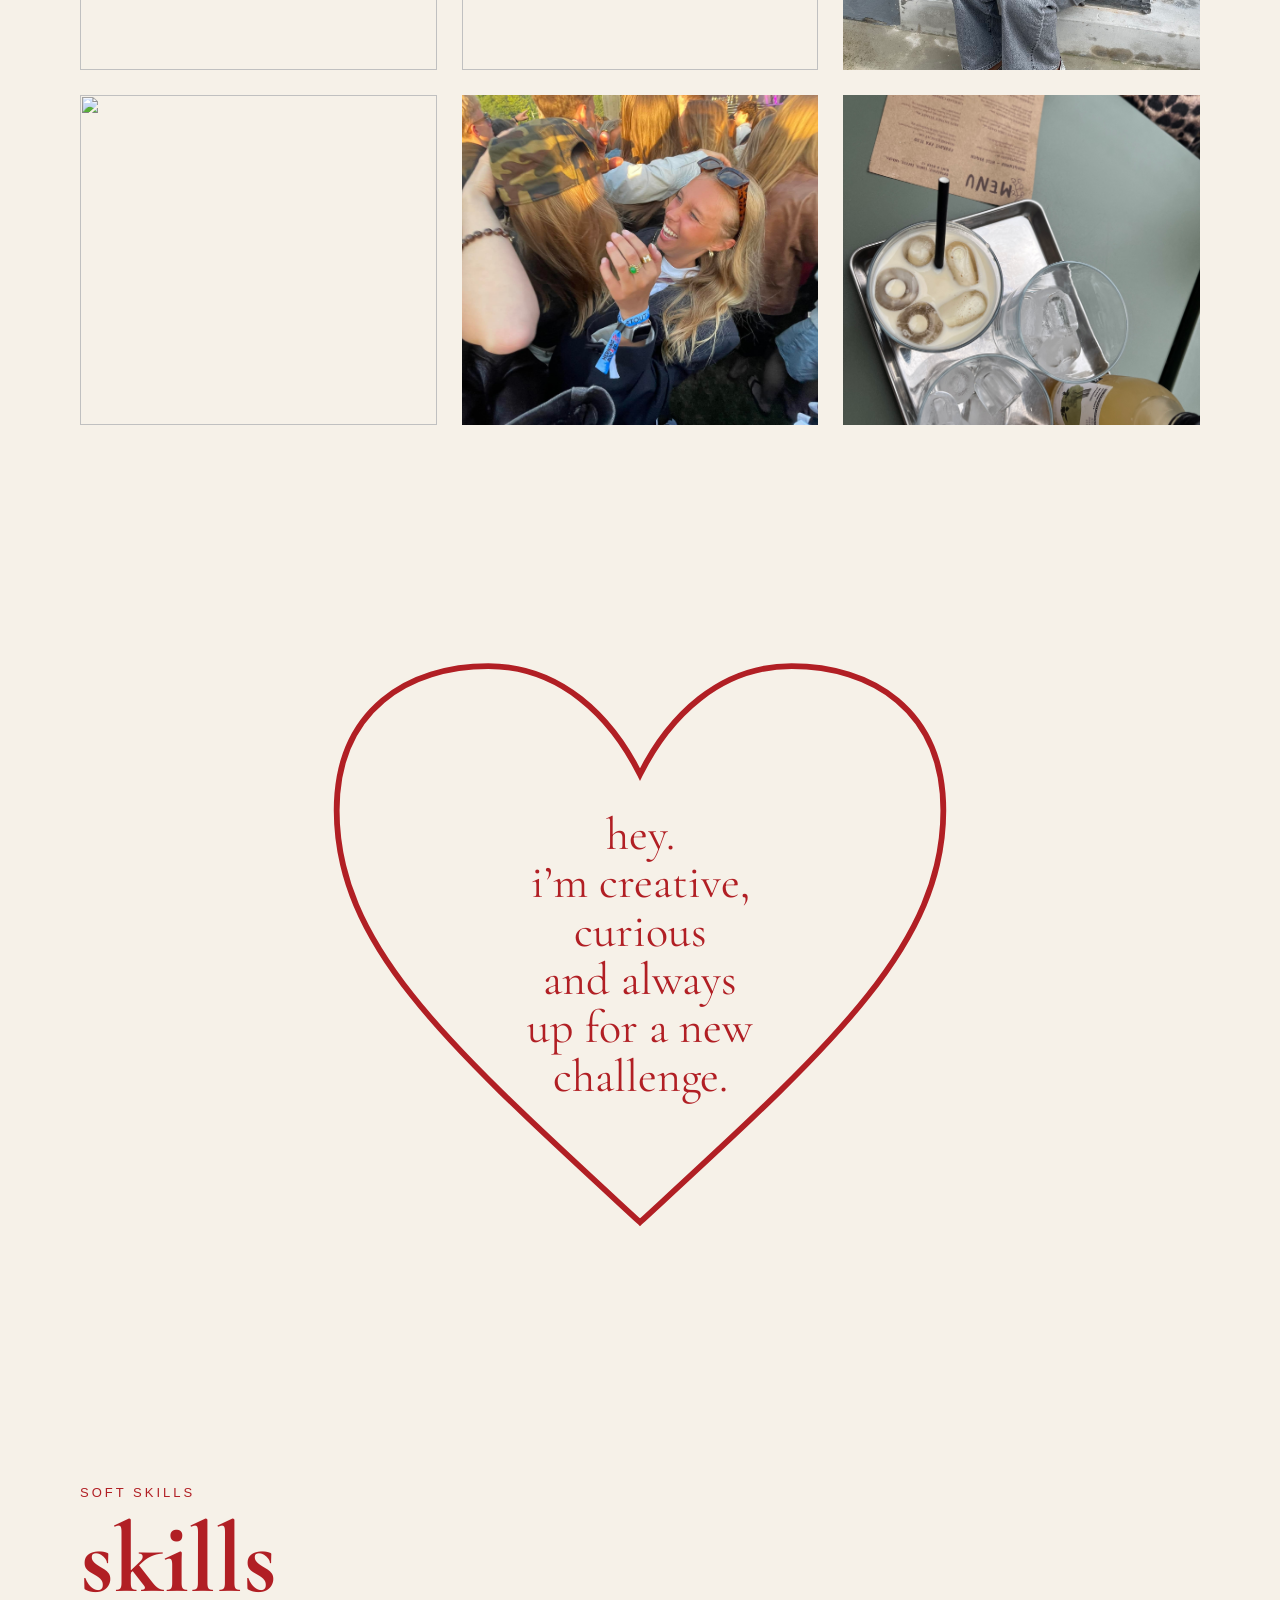
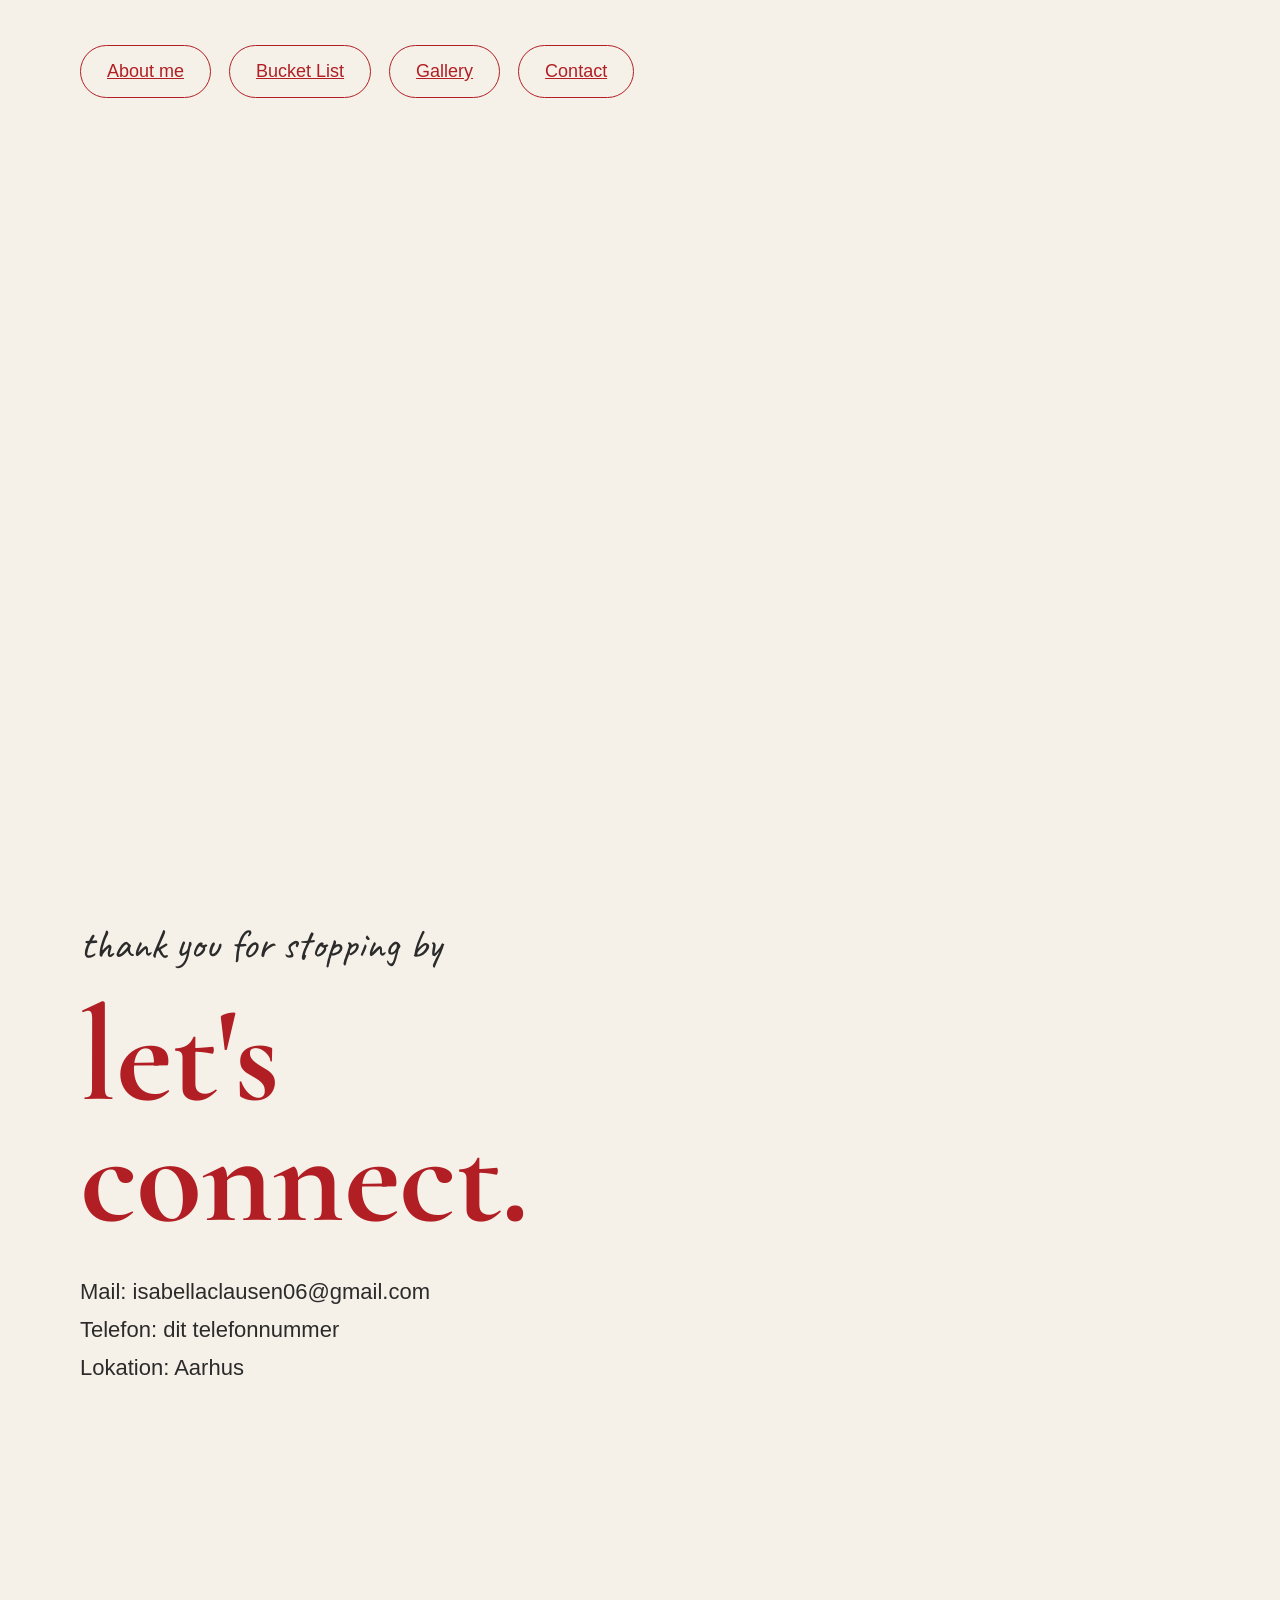
==== commit 11109c2c: "ey" ====
--- a/index.html
+++ b/index.html
@@ -45,15 +45,14 @@
 
     <div class="about-content">
       <p>
-        Jeg hedder Isabella, er 22 år og bor i Aarhus.
-        Jeg er en udadvendt, kreativ og positiv person,
-        som trives i mødet med mennesker.
+        Jeg elsker sommer, spontane planer, lange aftener med venner og at samle på små øjeblikke, jeg kan se tilbage på.
+
+Jeg er typen, der altid har alt for mange billeder på kamerarullen, en ny destination på ønskelisten og musik i ørerne.
+
+Denne hjemmeside er en lille samling af ting, jeg holder af, minder jeg har skabt, og ting jeg stadig drømmer om at opleve.
       </p>
 
-      <p>
-        Jeg går op i god energi, æstetik og at skabe en tryg og rar stemning
-        omkring mig — både socialt og på en arbejdsplads.
-      </p>
+      
     </div>
   </section>
 
@@ -93,12 +92,12 @@
     <h2>life lately</h2>
 
     <div class="image-grid">
-      <img src="img/img1.jpg" alt="">
-      <img src="img/img2.jpg" alt="">
-      <img src="img/img3.jpg" alt="">
-      <img src="img/img4.jpg" alt="">
-      <img src="img/img5.jpg" alt="">
-      <img src="img/img6.jpg" alt="">
+      <img src="img/life-lately1.jpeg" alt="">
+      <img src="img/life-lately2.jpeg" alt="">
+      <img src="img/life-lately3.jpeg" alt="">
+      <img src="img/life-lately4.jpeg" alt="">
+      <img src="img/life-lately5.jpeg" alt="">
+      <img src="img/life-lately6.jpeg" alt="">
     </div>
   </section>
 
@@ -131,16 +130,19 @@
 
    <div class="skill-wrapper">
 
-    <a href="about-me.html">Kommunikation</a>
+    <a href="about-me.html">About me</a>
 
-    <a href="experience.html">Service</a>
+    <a href="bucket-list.html">Bucket List</a>
 
-    <a href="gallery.html">Samarbejde</a>
+    <a href="gallery.html">Gallery</a>
 
-    <a href="contact.html">Ansvar</a>
+    <a href="contact.html">Contact</a>
 
 
  
+
+
+
 
 </div>
   </section>
@@ -161,5 +163,7 @@
     </div>
   </section>
 
+  
+
 </body>
 </html>
--- a/css/style.css
+++ b/css/style.css
@@ -94,7 +94,7 @@
 
 .about-content p {
     font-family: "Cormorant Garamond", serif;
-    font-size: 48px;
+    font-size: 40px;
     line-height: 1.25;
     font-style: italic;
     font-weight: 400;
@@ -212,4 +212,289 @@
 .contact-info p {
   font-size: 22px;
   margin-bottom: 12px;
+}
+
+/* ABOUT ME PAGE */
+
+.about-page {
+  min-height: 100vh;
+  background: #f6f1e8;
+  padding: 35px 70px 80px;
+  position: relative;
+  overflow: hidden;
+}
+
+.back-arrow {
+  position: fixed;
+  top: 30px;
+  left: 35px;
+  font-size: 55px;
+  text-decoration: none;
+  color: #B11F24;
+  z-index: 10;
+}
+
+.about-kicker {
+  text-align: center;
+  font-size: 16px;
+  letter-spacing: 7px;
+  margin-bottom: 20px;
+  color: #2b2b2b;
+}
+
+.about-big-title {
+  font-family: "Anton", sans-serif;
+  font-size: 190px;
+  line-height: 0.8;
+  letter-spacing: -5px;
+  color: #B11F24;
+  text-transform: uppercase;
+  white-space: nowrap;
+  margin-left: -50px;
+  margin-top: 80px;
+}
+
+.about-layout {
+  display: grid;
+  grid-template-columns: 420px 1fr;
+  gap: 70px;
+  align-items: end;
+  max-width: 1100px;
+  margin: 0 auto;
+  position: relative;
+  z-index: 2;
+}
+
+.about-photo {
+  width: 420px;
+  height: 560px;
+  object-fit: cover;
+}
+
+.about-text-box {
+  max-width: 560px;
+  padding-bottom: 20px;
+}
+
+.about-text-box p {
+    font-family: "Inter", sans-serif;
+    font-size: 22px;
+    font-weight: 300;
+    line-height: 1.45;
+    max-width: 650px;
+    margin-bottom: 50px;
+}
+
+.about-image-wrapper{
+    position: relative;
+    width: 420px;
+}
+
+.about-photo{
+    width: 420px;
+    height: 560px;
+    object-fit: cover;
+}
+
+.handwritten-overlay{
+    position: absolute;
+
+    top: -200px;
+    left: -10px;
+
+    transform: rotate(-4deg);
+
+    font-family: "Caveat", cursive;
+    font-size: 95px;
+    line-height: 0.8;
+
+    color: #B11F24;
+
+    z-index: 3;
+}
+
+
+/* BUCKET LIST */
+
+.bucket-page {
+    min-height: 100vh;
+    background: #f6f1e8;
+    color: #B11F24;
+    padding: 80px 120px;
+    position: relative;
+}
+
+.bucket-title {
+    font-family: "Caveat", cursive;
+    font-size: 120px;
+    line-height: 0.8;
+    margin-bottom: 50px;
+}
+
+.bucket-title span {
+    display: block;
+    font-size: 55px;
+    margin-left: 180px;
+}
+
+.bucket-items {
+    list-style: none;
+    font-family: "Caveat", cursive;
+    font-size: 42px;
+    color: #B11F24;
+}
+
+.bucket-items li {
+    margin-bottom: 12px;
+}
+
+.bucket-items label {
+    display: flex;
+    align-items: center;
+    gap: 18px;
+    cursor: pointer;
+    position: relative;
+}
+
+/* Gem den rigtige checkbox */
+.bucket-items input[type="checkbox"] {
+    display: none;
+}
+
+/* Tom checkbox */
+.bucket-items label::before {
+    content: "□";
+    color: #B11F24;
+    font-size: 40px;
+    width: 35px;
+    flex-shrink: 0;
+}
+
+/* Når den er checked */
+.bucket-items label:has(input:checked)::before {
+    content: "✓";
+    color: #B11F24;
+    font-size: 36px;
+    font-weight: bold;
+}
+
+/* Streg gennem teksten */
+.bucket-items input:checked + span {
+    text-decoration: line-through;
+    opacity: 0.65;
+}
+
+/* Tilbagepil */
+.back-arrow {
+    position: fixed;
+    top: 30px;
+    left: 35px;
+    font-size: 55px;
+    text-decoration: none;
+    color: #B11F24;
+    z-index: 10;
+}
+
+/* Hover-effekt */
+.bucket-items label:hover {
+    transform: translateX(5px);
+    transition: 0.2s;
+}
+
+
+/* GALLERY PAGE */
+
+.gallery-page {
+  min-height: 100vh;
+  background: #f6f1e8;
+  padding: 70px 90px;
+  color: #B11F24;
+  position: relative;
+  overflow-x: hidden;
+}
+
+.gallery-title {
+  font-family: "Caveat", cursive;
+  font-size: 130px;
+  text-align: center;
+  line-height: 0.8;
+  margin-bottom: 10px;
+}
+
+.gallery-subtitle {
+  font-family: "Caveat", cursive;
+  font-size: 38px;
+  text-align: center;
+  margin-bottom: 70px;
+}
+
+.polaroid-grid {
+  display: grid;
+  grid-template-columns: repeat(3, 1fr);
+  gap: 80px 55px;
+  max-width: 1200px;
+  margin: 0 auto;
+}
+
+.polaroid {
+  background: #fffaf2;
+  padding: 18px 18px 55px;
+  box-shadow: 0 12px 25px rgba(0, 0, 0, 0.08);
+  position: relative;
+  transition: 0.3s;
+}
+
+.polaroid:hover {
+  transform: translateY(-8px) rotate(0deg);
+}
+
+.polaroid img {
+  width: 100%;
+  height: 310px;
+  object-fit: cover;
+  display: block;
+}
+
+.polaroid p {
+  font-family: "Caveat", cursive;
+  font-size: 32px;
+  color: #B11F24;
+  margin-top: 14px;
+}
+
+.rotate-left {
+  transform: rotate(-3deg);
+}
+
+.rotate-right {
+  transform: rotate(3deg);
+}
+
+.gallery-note {
+  position: absolute;
+  font-family: "Caveat", cursive;
+  color: #B11F24;
+  font-size: 36px;
+}
+
+.note-one {
+  left: 80px;
+  top: 420px;
+  transform: rotate(-8deg);
+}
+
+.note-two {
+  right: 80px;
+  top: 520px;
+  transform: rotate(6deg);
+}
+
+.back-arrow {
+  position: fixed;
+  top: 30px;
+  left: 35px;
+  font-size: 55px;
+  text-decoration: none;
+  color: #B11F24;
+  z-index: 10;
 }
